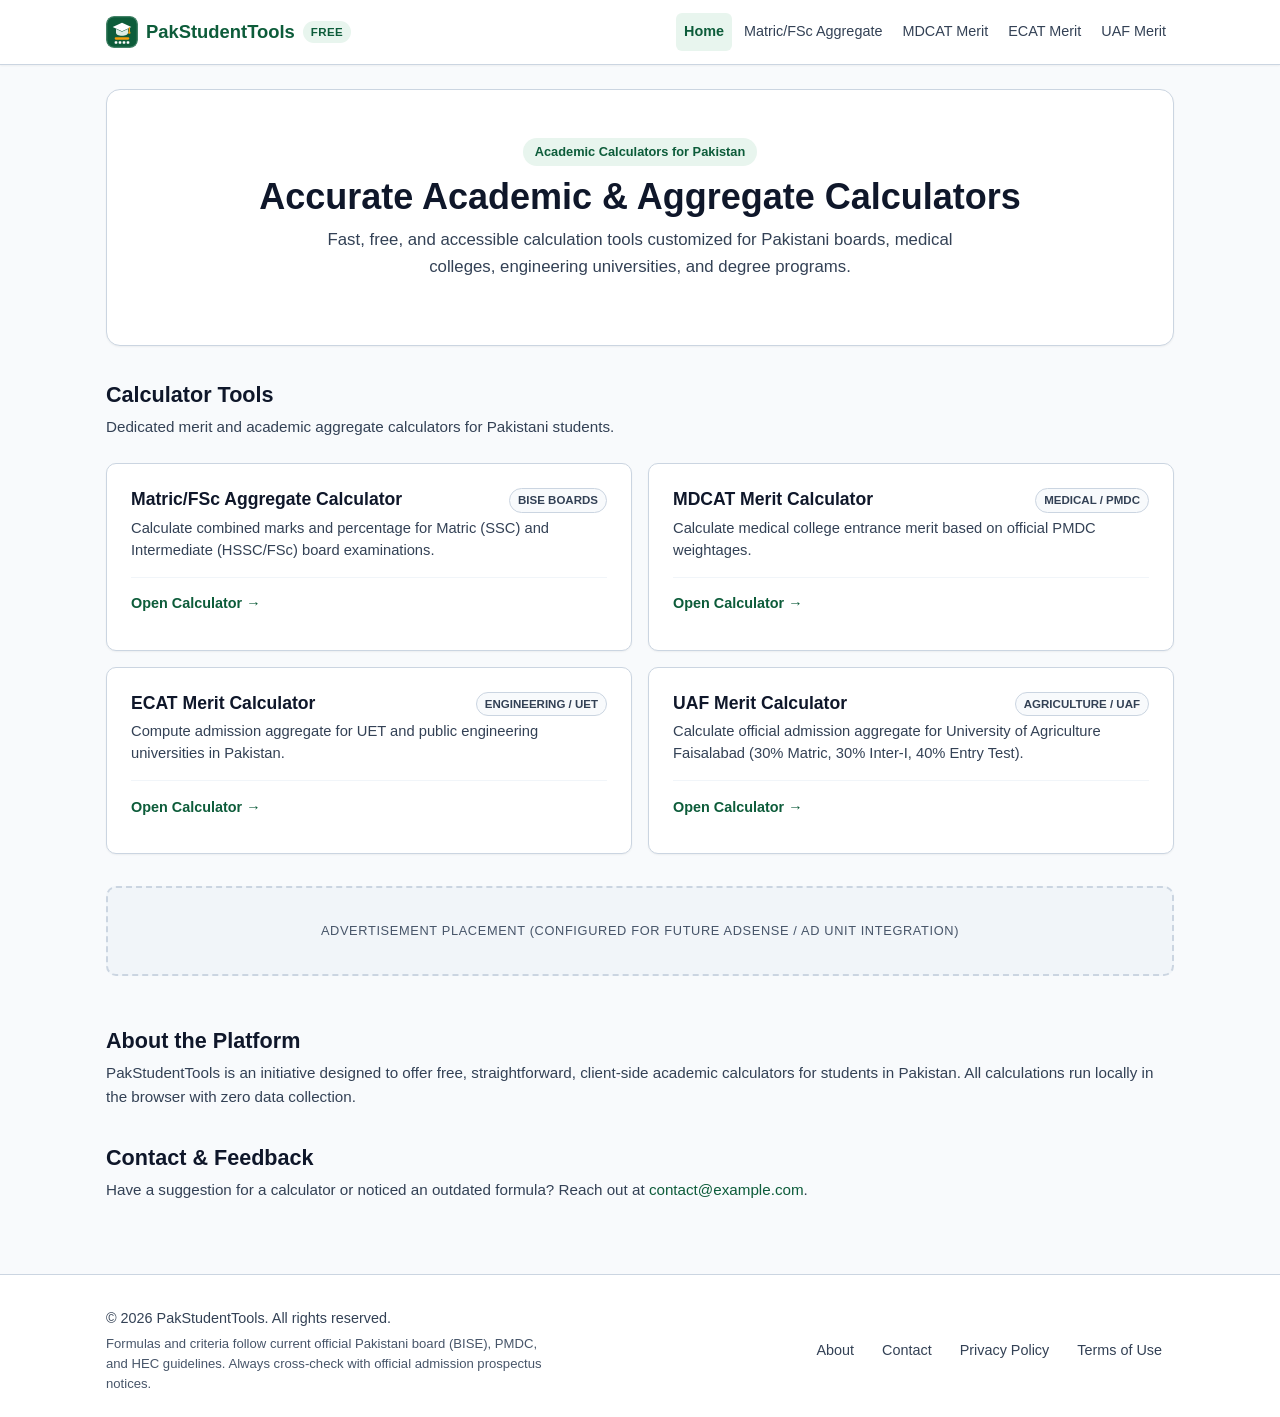
==== index.html @ 83c6e6c2 "Fix top navigation bar accessibility: use root-relative paths across all pages and prevent mobile na" ====
<!DOCTYPE html>
<html lang="en">
<head>
  <meta charset="UTF-8">
  <meta name="viewport" content="width=device-width, initial-scale=1.0">
  <meta name="description" content="Free academic aggregate and merit calculator tools for Pakistani students - Matric, FSc, MDCAT, ECAT, and UAF admissions.">
  <title>Pakistani Student Calculator Tools | Academic &amp; Merit Calculators</title>

  <!-- Google Analytics (GA4) -->
  <script async src="https://www.googletagmanager.com/gtag/js?id=G-99GKCS44FT"></script>
  <script>
    window.dataLayer = window.dataLayer || [];
    function gtag(){dataLayer.push(arguments);}
    gtag('js', new Date());

    gtag('config', 'G-99GKCS44FT');
  </script>

  <!-- Canonical URL -->
  <link rel="canonical" href="https://student-merit-calculators.vercel.app/">

  <!-- Open Graph / WhatsApp / Facebook Sharing -->
  <meta property="og:type" content="website">
  <meta property="og:site_name" content="PakStudentTools">
  <meta property="og:title" content="Pakistani Student Calculator Tools | Academic &amp; Merit Calculators">
  <meta property="og:description" content="Free academic aggregate and merit calculator tools for Pakistani students - Matric, FSc, MDCAT, ECAT, and UAF admissions.">
  <meta property="og:url" content="https://student-merit-calculators.vercel.app/">
  <meta property="og:image" content="https://student-merit-calculators.vercel.app/assets/images/og-cover.png">
  <meta property="og:image:width" content="1200">
  <meta property="og:image:height" content="630">

  <!-- Twitter Card -->
  <meta name="twitter:card" content="summary_large_image">
  <meta name="twitter:title" content="Pakistani Student Calculator Tools | Academic &amp; Merit Calculators">
  <meta name="twitter:description" content="Free academic aggregate and merit calculator tools for Pakistani students - Matric, FSc, MDCAT, ECAT, and UAF admissions.">
  <meta name="twitter:image" content="https://student-merit-calculators.vercel.app/assets/images/og-cover.png">

  <!-- Schema.org WebSite Structured Data -->
  <script type="application/ld+json">
  {
    "@context": "https://schema.org",
    "@type": "WebSite",
    "name": "PakStudentTools",
    "url": "https://student-merit-calculators.vercel.app/",
    "description": "Free academic aggregate and merit calculator tools for Pakistani students including Matric, FSc, MDCAT, ECAT, and UAF admissions."
  }
  </script>

  <!-- Favicon -->
  <link rel="icon" type="image/svg+xml" href="assets/images/favicon.svg">
  <link rel="alternate icon" type="image/png" href="assets/images/logo.png">

  <link rel="stylesheet" href="assets/css/style.css">
</head>
<body>
  <!-- Accessible Skip to Content Link -->
  <a href="#main-content" class="skip-link">Skip to main content</a>

  <!-- Site Header -->
  <header class="site-header">
    <div class="container">
      <a href="/" class="brand">
        <img src="assets/images/logo.svg" alt="PakStudentTools Logo" class="brand-logo" width="32" height="32">
        <span>PakStudentTools</span>
        <span class="brand-badge">Free</span>
      </a>
      <button class="nav-toggle" aria-label="Toggle navigation menu" aria-expanded="false" aria-controls="site-navigation">
        <span class="nav-toggle-icon" aria-hidden="true"></span>
        <span>Menu</span>
      </button>
      <nav id="site-navigation" class="site-nav" aria-label="Main Navigation">
        <a href="/" class="active">Home</a>
        <a href="/calculators/matric-fsc-aggregate/">Matric/FSc Aggregate</a>
        <a href="/calculators/mdcat-merit/">MDCAT Merit</a>
        <a href="/calculators/ecat-merit/">ECAT Merit</a>
        <a href="/calculators/uaf-merit/">UAF Merit</a>
      </nav>
    </div>
  </header>

  <!-- Main Content -->
  <main id="main-content" class="main-content">
    <div class="container">

      <!-- Hero Section -->
      <section class="hero">
        <span class="hero-tag">Academic Calculators for Pakistan</span>
        <h1 class="hero-title">Accurate Academic &amp; Aggregate Calculators</h1>
        <p class="hero-description">
          Fast, free, and accessible calculation tools customized for Pakistani boards, medical colleges, engineering universities, and degree programs.
        </p>
      </section>

      <!-- Calculators Section -->
      <section id="calculators">
        <div class="section-heading">
          <h2 class="section-title">Calculator Tools</h2>
          <p class="section-subtitle">Dedicated merit and academic aggregate calculators for Pakistani students.</p>
        </div>

        <div class="card-grid">
          <a href="/calculators/matric-fsc-aggregate/" class="calc-card">
            <div>
              <div class="calc-card-header">
                <h3 class="card-title">Matric/FSc Aggregate Calculator</h3>
                <span class="card-tag">BISE Boards</span>
              </div>
              <p class="card-text">
                Calculate combined marks and percentage for Matric (SSC) and Intermediate (HSSC/FSc) board examinations.
              </p>
            </div>
            <div class="card-footer">
              <span class="card-action">Open Calculator &rarr;</span>
            </div>
          </a>

          <a href="/calculators/mdcat-merit/" class="calc-card">
            <div>
              <div class="calc-card-header">
                <h3 class="card-title">MDCAT Merit Calculator</h3>
                <span class="card-tag">Medical / PMDC</span>
              </div>
              <p class="card-text">
                Calculate medical college entrance merit based on official PMDC weightages.
              </p>
            </div>
            <div class="card-footer">
              <span class="card-action">Open Calculator &rarr;</span>
            </div>
          </a>

          <a href="/calculators/ecat-merit/" class="calc-card">
            <div>
              <div class="calc-card-header">
                <h3 class="card-title">ECAT Merit Calculator</h3>
                <span class="card-tag">Engineering / UET</span>
              </div>
              <p class="card-text">
                Compute admission aggregate for UET and public engineering universities in Pakistan.
              </p>
            </div>
            <div class="card-footer">
              <span class="card-action">Open Calculator &rarr;</span>
            </div>
          </a>

          <a href="/calculators/uaf-merit/" class="calc-card">
            <div>
              <div class="calc-card-header">
                <h3 class="card-title">UAF Merit Calculator</h3>
                <span class="card-tag">Agriculture / UAF</span>
              </div>
              <p class="card-text">
                Calculate official admission aggregate for University of Agriculture Faisalabad (30% Matric, 30% Inter-I, 40% Entry Test).
              </p>
            </div>
            <div class="card-footer">
              <span class="card-action">Open Calculator &rarr;</span>
            </div>
          </a>
        </div>
      </section>

      <!-- Responsive Ad Unit Placeholder -->
      <aside class="ad-slot-placeholder" aria-label="Advertisement Placeholder">
        <span>Advertisement Placement (Configured for future AdSense / Ad Unit integration)</span>
      </aside>

      <!-- Placeholder About & Contact Anchors -->
      <section id="about" style="margin-top: var(--space-2xl); scroll-margin-top: 80px;">
        <div class="section-heading">
          <h2 class="section-title">About the Platform</h2>
          <p class="section-subtitle">
            PakStudentTools is an initiative designed to offer free, straightforward, client-side academic calculators for students in Pakistan. All calculations run locally in the browser with zero data collection.
          </p>
        </div>
      </section>

      <section id="contact" style="margin-top: var(--space-xl); scroll-margin-top: 80px;">
        <div class="section-heading">
          <h2 class="section-title">Contact &amp; Feedback</h2>
          <p class="section-subtitle">
            Have a suggestion for a calculator or noticed an outdated formula? Reach out at <a href="mailto:contact@example.com">contact@example.com</a>.
          </p>
        </div>
      </section>

    </div>
  </main>

  <!-- Site Footer -->
  <footer class="site-footer">
    <div class="container">
      <div class="footer-inner">
        <div>
          <p>&copy; <span id="current-year">2026</span> PakStudentTools. All rights reserved.</p>
          <p class="footer-disclaimer">
            Formulas and criteria follow current official Pakistani board (BISE), PMDC, and HEC guidelines. Always cross-check with official admission prospectus notices.
          </p>
        </div>
        <nav class="footer-nav" aria-label="Footer Navigation">
          <a href="/about.html">About</a>
          <a href="/contact.html">Contact</a>
          <a href="/privacy-policy.html">Privacy Policy</a>
          <a href="/terms.html">Terms of Use</a>
        </nav>
      </div>
    </div>
  </footer>

  <!-- Scripts -->
  <script src="assets/js/main.js" defer></script>
</body>
</html>
---- assets/css/style.css ----
/* ==========================================================================
   Pakistani Student Calculator Tools - Shared Stylesheet
   Mobile-first, clean, modern, accessible design (WCAG AA compliant)
   ========================================================================== */

/* --------------------------------------------------------------------------
   CSS Variables & Design Tokens
   -------------------------------------------------------------------------- */
:root {
  /* Color Palette - Professional educational tone with subtle Pakistan green */
  --color-primary: #0d5c3a;        /* Deep academic emerald (7.4:1 contrast on light) */
  --color-primary-hover: #09442b;
  --color-primary-light: #e8f5ee;
  --color-secondary: #0284c7;      /* Subtle info blue */
  --color-text-main: #0f172a;      /* Slate 900 (15:1 contrast on white) */
  --color-text-muted: #334155;     /* Slate 700 (7.5:1 contrast on white - WCAG AAA) */
  --color-text-subtle: #475569;    /* Slate 600 (5.4:1 contrast on white - WCAG AA) */
  --color-bg-body: #f8fafc;        /* Slate 50 */
  --color-bg-surface: #ffffff;     /* Pure white */
  --color-border: #cbd5e1;         /* Slate 300 */
  --color-border-hover: #94a3b8;   /* Slate 400 */
  --color-accent: #f59e0b;         /* Amber accent */
  --color-error: #b91c1c;          /* Red 700 (5.89:1 on white, 5.5:1 on error bg) */
  --color-error-bg: #fef2f2;       /* Red 50 */

  /* Typography */
  --font-sans: -apple-system, BlinkMacSystemFont, "Segoe UI", Roboto, "Helvetica Neue", Arial, sans-serif;
  --font-mono: ui-monospace, SFMono-Regular, Menlo, Monaco, Consolas, monospace;

  /* Spacing */
  --space-xs: 0.25rem;
  --space-sm: 0.5rem;
  --space-md: 1rem;
  --space-lg: 1.5rem;
  --space-xl: 2rem;
  --space-2xl: 3rem;

  /* Shadows */
  --shadow-sm: 0 1px 2px 0 rgba(0, 0, 0, 0.05);
  --shadow-md: 0 4px 6px -1px rgba(0, 0, 0, 0.08), 0 2px 4px -2px rgba(0, 0, 0, 0.06);
  --shadow-lg: 0 10px 15px -3px rgba(0, 0, 0, 0.08), 0 4px 6px -4px rgba(0, 0, 0, 0.04);

  /* Layout */
  --container-max-width: 1100px;
  --radius-sm: 6px;
  --radius-md: 10px;
  --radius-lg: 14px;
}

/* --------------------------------------------------------------------------
   Reset & Base Elements
   -------------------------------------------------------------------------- */
*, *::before, *::after {
  box-sizing: border-box;
  margin: 0;
  padding: 0;
}

html {
  font-size: 16px;
  scroll-behavior: smooth;
}

body {
  font-family: var(--font-sans);
  background-color: var(--color-bg-body);
  color: var(--color-text-main);
  line-height: 1.6;
  min-height: 100vh;
  display: flex;
  flex-direction: column;
  -webkit-text-size-adjust: 100%;
}

a {
  color: var(--color-primary);
  text-decoration: none;
  transition: color 0.2s ease;
}

a:hover {
  color: var(--color-primary-hover);
  text-decoration: underline;
}

img {
  max-width: 100%;
  height: auto;
  display: block;
}

/* Accessible focus visible styles */
:focus-visible {
  outline: 2px solid var(--color-primary);
  outline-offset: 2px;
}

/* Sticky anchor scroll offset */
[id] {
  scroll-margin-top: 80px;
}

/* Screen reader skip-to-content link */
.skip-link {
  position: absolute;
  top: -100px;
  left: var(--space-md);
  background: var(--color-primary);
  color: #ffffff;
  padding: 10px 16px;
  z-index: 100;
  border-radius: var(--radius-sm);
  font-weight: 600;
  text-decoration: none;
  transition: top 0.2s ease;
}

.skip-link:focus {
  top: 10px;
  outline: 2px solid #ffffff;
}

/* --------------------------------------------------------------------------
   Layout Containers
   -------------------------------------------------------------------------- */
.container {
  width: 100%;
  max-width: var(--container-max-width);
  margin-left: auto;
  margin-right: auto;
  padding-left: var(--space-md);
  padding-right: var(--space-md);
}

/* --------------------------------------------------------------------------
   Header & Navigation
   -------------------------------------------------------------------------- */
.site-header {
  background-color: var(--color-bg-surface);
  border-bottom: 1px solid var(--color-border);
  position: sticky;
  top: 0;
  z-index: 50;
  box-shadow: var(--shadow-sm);
}

.site-header .container {
  display: flex;
  align-items: center;
  justify-content: space-between;
  min-height: 58px;
  flex-wrap: wrap;
  padding-top: 6px;
  padding-bottom: 6px;
}

.brand {
  display: flex;
  align-items: center;
  gap: var(--space-sm);
  font-weight: 700;
  font-size: 1.15rem;
  color: var(--color-primary);
  text-decoration: none;
  min-height: 44px;
}

.brand-logo {
  width: 32px;
  height: 32px;
  border-radius: 8px;
  flex-shrink: 0;
  display: block;
}

.brand:hover {
  text-decoration: none;
}

.brand:focus-visible {
  outline: 2px solid var(--color-primary);
  outline-offset: 4px;
  border-radius: var(--radius-sm);
}

.brand-badge {
  font-size: 0.72rem;
  font-weight: 600;
  background-color: var(--color-primary-light);
  color: var(--color-primary);
  padding: 2px 8px;
  border-radius: 9999px;
  letter-spacing: 0.03em;
  text-transform: uppercase;
}

/* Mobile Nav Toggle Button */
.nav-toggle {
  display: inline-flex;
  align-items: center;
  justify-content: center;
  gap: 8px;
  min-width: 44px;
  min-height: 44px;
  padding: 8px 12px;
  background-color: var(--color-bg-surface);
  border: 1px solid var(--color-border);
  border-radius: var(--radius-sm);
  color: var(--color-text-main);
  font-size: 0.9rem;
  font-weight: 600;
  cursor: pointer;
  touch-action: manipulation;
  transition: background-color 0.15s ease, border-color 0.15s ease;
}

.nav-toggle:hover {
  background-color: var(--color-bg-body);
  border-color: var(--color-border-hover);
}

.nav-toggle:focus-visible {
  outline: 2px solid var(--color-primary);
  outline-offset: 2px;
}

.nav-toggle-icon {
  display: inline-block;
  width: 18px;
  height: 2px;
  background-color: var(--color-text-main);
  position: relative;
  vertical-align: middle;
}

.nav-toggle-icon::before,
.nav-toggle-icon::after {
  content: "";
  position: absolute;
  left: 0;
  width: 18px;
  height: 2px;
  background-color: var(--color-text-main);
  transition: transform 0.15s ease;
}

.nav-toggle-icon::before {
  top: -5px;
}

.nav-toggle-icon::after {
  bottom: -5px;
}

/* Mobile Navigation (< 820px) */
.site-nav {
  display: none;
  width: 100%;
  flex-direction: column;
  gap: 4px;
  padding-top: 10px;
  padding-bottom: 8px;
  border-top: 1px solid var(--color-border);
  margin-top: 6px;
}

.site-nav.nav-open {
  display: flex;
}

.site-nav a {
  display: flex;
  align-items: center;
  min-height: 44px;
  padding: 10px 14px;
  font-size: 0.95rem;
  font-weight: 500;
  color: var(--color-text-muted);
  border-radius: var(--radius-sm);
  text-decoration: none;
  cursor: pointer;
  transition: background-color 0.15s ease, color 0.15s ease;
}

.site-nav a:hover,
.site-nav a.active {
  color: var(--color-primary);
  background-color: var(--color-primary-light);
  font-weight: 600;
}

.site-nav a:focus-visible {
  outline: 2px solid var(--color-primary);
  outline-offset: 2px;
}

/* Desktop Navigation (>= 820px) */
@media (min-width: 820px) {
  .nav-toggle {
    display: none;
  }

  .site-header .container {
    flex-wrap: nowrap;
    height: 64px;
    min-height: 64px;
    padding-top: 0;
    padding-bottom: 0;
  }

  .site-nav {
    display: flex;
    width: auto;
    flex-direction: row;
    align-items: center;
    gap: var(--space-xs);
    padding: 0;
    border-top: none;
    margin-top: 0;
  }

  .site-nav a {
    min-height: 38px;
    padding: var(--space-xs) var(--space-sm);
    font-size: 0.9rem;
    white-space: nowrap;
  }
}

/* --------------------------------------------------------------------------
   Main Content Area
   -------------------------------------------------------------------------- */
.main-content {
  flex: 1 0 auto;
  padding: var(--space-lg) 0 var(--space-2xl);
}

/* Hero Section */
.hero {
  background-color: var(--color-bg-surface);
  border: 1px solid var(--color-border);
  border-radius: var(--radius-lg);
  padding: var(--space-lg) var(--space-md);
  margin-bottom: var(--space-xl);
  box-shadow: var(--shadow-sm);
  text-align: center;
}

.hero-tag {
  display: inline-block;
  font-size: 0.8rem;
  font-weight: 600;
  color: var(--color-primary);
  background-color: var(--color-primary-light);
  padding: 4px 12px;
  border-radius: 9999px;
  margin-bottom: var(--space-sm);
}

.hero-title {
  font-size: clamp(1.5rem, 5vw, 2.25rem);
  font-weight: 800;
  line-height: 1.25;
  color: var(--color-text-main);
  margin-bottom: var(--space-sm);
  word-break: break-word;
}

.hero-description {
  font-size: clamp(0.95rem, 2.5vw, 1.05rem);
  color: var(--color-text-muted);
  max-width: 680px;
  margin-left: auto;
  margin-right: auto;
  margin-bottom: var(--space-md);
  line-height: 1.6;
}

/* Notice / Development Card */
.status-banner {
  display: flex;
  align-items: flex-start;
  gap: var(--space-md);
  background-color: #fffbeb;
  border: 1px solid #fde68a;
  color: #92400e;
  padding: var(--space-md);
  border-radius: var(--radius-md);
  margin-bottom: var(--space-xl);
  font-size: 0.95rem;
}

.status-banner-icon {
  font-size: 1.25rem;
  line-height: 1;
}

/* Upcoming / Placeholder Calculator Grid */
.section-heading {
  margin-bottom: var(--space-lg);
}

.section-title {
  font-size: 1.35rem;
  font-weight: 700;
  color: var(--color-text-main);
}

.section-subtitle {
  color: var(--color-text-muted);
  font-size: 0.95rem;
  margin-top: 2px;
}

.card-grid {
  display: grid;
  grid-template-columns: 1fr;
  gap: var(--space-md);
}

.placeholder-card,
.calc-card {
  background-color: var(--color-bg-surface);
  border: 1px solid var(--color-border);
  border-radius: var(--radius-md);
  padding: var(--space-lg);
  box-shadow: var(--shadow-sm);
  display: flex;
  flex-direction: column;
  justify-content: space-between;
  transition: transform 0.15s ease, box-shadow 0.15s ease, border-color 0.15s ease;
  text-decoration: none;
  color: inherit;
  min-height: 160px;
}

.placeholder-card:hover,
.calc-card:hover {
  transform: translateY(-2px);
  box-shadow: var(--shadow-md);
  border-color: var(--color-primary);
  text-decoration: none;
}

.calc-card:focus-visible {
  outline: 2px solid var(--color-primary);
  outline-offset: 2px;
}

.placeholder-card-header,
.calc-card-header {
  display: flex;
  align-items: flex-start;
  justify-content: space-between;
  gap: 8px;
  margin-bottom: var(--space-xs);
}

.card-title {
  font-size: 1.1rem;
  font-weight: 700;
  color: var(--color-text-main);
  transition: color 0.15s ease;
  line-height: 1.3;
}

.calc-card:hover .card-title {
  color: var(--color-primary);
}

.card-tag {
  font-size: 0.72rem;
  font-weight: 600;
  text-transform: uppercase;
  color: var(--color-text-muted);
  background: var(--color-bg-body);
  border: 1px solid var(--color-border);
  padding: 2px 8px;
  border-radius: 9999px;
  white-space: nowrap;
  flex-shrink: 0;
}

.card-text {
  font-size: 0.92rem;
  color: var(--color-text-muted);
  margin-top: var(--space-xs);
  line-height: 1.5;
}

.card-footer {
  margin-top: var(--space-md);
  display: flex;
  align-items: center;
  justify-content: space-between;
  font-size: 0.85rem;
  color: var(--color-text-subtle);
  border-top: 1px solid #f1f5f9;
  padding-top: var(--space-xs);
}

.card-action {
  color: var(--color-primary);
  font-weight: 600;
  font-size: 0.9rem;
  display: inline-flex;
  align-items: center;
  gap: 4px;
  min-height: 44px;
}

.calc-card:hover .card-action {
  text-decoration: underline;
}

/* Ad Placement Placeholder (for monetization structure) */
.ad-slot-placeholder {
  background: #f1f5f9;
  border: 2px dashed #cbd5e1;
  border-radius: var(--radius-md);
  padding: var(--space-md);
  text-align: center;
  color: var(--color-text-subtle);
  font-size: 0.8rem;
  letter-spacing: 0.05em;
  text-transform: uppercase;
  margin-top: var(--space-xl);
  min-height: 90px;
  display: flex;
  align-items: center;
  justify-content: center;
}

/* --------------------------------------------------------------------------
   Footer
   -------------------------------------------------------------------------- */
.site-footer {
  background-color: var(--color-bg-surface);
  border-top: 1px solid var(--color-border);
  padding: var(--space-xl) 0 var(--space-lg);
  font-size: 0.9rem;
  color: var(--color-text-muted);
}

.footer-inner {
  display: flex;
  flex-direction: column;
  gap: var(--space-md);
  align-items: center;
  text-align: center;
}

.footer-nav {
  display: flex;
  gap: var(--space-xs);
  flex-wrap: wrap;
  justify-content: center;
}

.footer-nav a {
  color: var(--color-text-muted);
  min-height: 44px;
  display: inline-flex;
  align-items: center;
  padding: 6px 12px;
  border-radius: var(--radius-sm);
  text-decoration: none;
}

.footer-nav a:hover {
  color: var(--color-primary);
  text-decoration: underline;
}

.footer-disclaimer {
  font-size: 0.82rem;
  color: var(--color-text-subtle);
  max-width: 600px;
  margin-top: 4px;
  line-height: 1.5;
}

/* --------------------------------------------------------------------------
   Breadcrumb Navigation
   -------------------------------------------------------------------------- */
.breadcrumb {
  display: flex;
  align-items: center;
  gap: var(--space-xs);
  font-size: 0.88rem;
  color: var(--color-text-muted);
  margin-bottom: var(--space-md);
  flex-wrap: wrap;
}

.breadcrumb a {
  color: var(--color-text-muted);
  min-height: 38px;
  display: inline-flex;
  align-items: center;
  padding: 4px 6px;
  border-radius: var(--radius-sm);
}

.breadcrumb a:hover {
  color: var(--color-primary);
}

.breadcrumb-separator {
  color: var(--color-text-subtle);
  user-select: none;
}

/* --------------------------------------------------------------------------
   Calculator Form & Card Styles
   -------------------------------------------------------------------------- */
.calculator-card {
  background: var(--color-bg-surface);
  border: 1px solid var(--color-border);
  border-radius: var(--radius-lg);
  padding: var(--space-lg) var(--space-md);
  box-shadow: var(--shadow-sm);
  margin-bottom: var(--space-xl);
}

.calculator-header {
  margin-bottom: var(--space-lg);
  border-bottom: 1px solid var(--color-border);
  padding-bottom: var(--space-md);
}

.calculator-title {
  font-size: clamp(1.4rem, 4vw, 1.75rem);
  font-weight: 700;
  color: var(--color-text-main);
  line-height: 1.25;
  word-break: break-word;
}

.calculator-subtitle {
  font-size: 0.95rem;
  color: var(--color-text-muted);
  margin-top: 4px;
  line-height: 1.5;
}

.weights-badge-bar {
  display: flex;
  flex-wrap: wrap;
  align-items: center;
  gap: var(--space-xs);
  margin-top: var(--space-sm);
  font-size: 0.85rem;
  color: var(--color-text-muted);
}

.weight-badge {
  font-size: 0.78rem;
  font-weight: 600;
  padding: 4px 10px;
  border-radius: 9999px;
  background: var(--color-primary-light);
  color: var(--color-primary);
  border: 1px solid rgba(13, 92, 58, 0.2);
  white-space: nowrap;
}

.form-section {
  margin-bottom: var(--space-lg);
}

.form-section-title {
  font-size: 1.05rem;
  font-weight: 700;
  color: var(--color-text-main);
  margin-bottom: var(--space-sm);
  display: flex;
  align-items: center;
  gap: var(--space-xs);
}

.form-row {
  display: grid;
  grid-template-columns: 1fr;
  gap: var(--space-md);
}

.form-group {
  display: flex;
  flex-direction: column;
  gap: 6px;
}

.form-label {
  font-size: 0.9rem;
  font-weight: 600;
  color: var(--color-text-main);
  line-height: 1.35;
}

.form-input {
  width: 100%;
  min-height: 44px;
  padding: 10px 12px;
  font-size: 1rem; /* 16px base prevents iOS Safari auto-zoom */
  font-family: inherit;
  color: var(--color-text-main);
  background-color: var(--color-bg-surface);
  border: 1px solid var(--color-border);
  border-radius: var(--radius-sm);
  transition: border-color 0.15s ease, box-shadow 0.15s ease;
}

.form-input:focus {
  outline: none;
  border-color: var(--color-primary);
  box-shadow: 0 0 0 3px rgba(13, 92, 58, 0.2);
}

.form-input.is-invalid {
  border-color: var(--color-error);
  background-color: var(--color-error-bg);
}

.form-input.is-invalid:focus {
  box-shadow: 0 0 0 3px rgba(185, 28, 28, 0.2);
}

.error-text {
  font-size: 0.85rem;
  color: var(--color-error);
  display: none;
  margin-top: 2px;
  font-weight: 600;
  line-height: 1.4;
}

.error-text.is-visible {
  display: block;
}

.btn-group {
  display: flex;
  gap: var(--space-sm);
  margin-top: var(--space-lg);
  flex-wrap: wrap;
}

.btn {
  min-height: 44px;
  min-width: 44px;
  padding: 11px 24px;
  font-size: 1rem;
  font-weight: 600;
  border-radius: var(--radius-sm);
  cursor: pointer;
  transition: all 0.15s ease;
  border: 1px solid transparent;
  display: inline-flex;
  align-items: center;
  justify-content: center;
  text-decoration: none;
  touch-action: manipulation;
}

.btn-primary {
  background-color: var(--color-primary);
  color: #ffffff;
  border-color: var(--color-primary);
}

.btn-primary:hover {
  background-color: var(--color-primary-hover);
  color: #ffffff;
  text-decoration: none;
}

.btn-secondary {
  background-color: transparent;
  color: var(--color-text-main);
  border-color: var(--color-border);
}

.btn-secondary:hover {
  background-color: var(--color-bg-body);
  color: var(--color-primary);
  text-decoration: none;
  border-color: var(--color-primary);
}

/* --------------------------------------------------------------------------
   Result Section
   -------------------------------------------------------------------------- */
.result-box {
  margin-top: var(--space-xl);
  padding: var(--space-lg);
  background: var(--color-primary-light);
  border: 1px solid rgba(13, 92, 58, 0.25);
  border-radius: var(--radius-md);
  display: none;
  animation: fadeIn 0.2s ease-in-out;
}

.result-box.is-visible {
  display: block;
}

.result-header {
  font-size: 0.88rem;
  font-weight: 700;
  color: var(--color-primary);
  text-transform: uppercase;
  letter-spacing: 0.05em;
  margin-bottom: var(--space-xs);
}

.result-value {
  font-size: clamp(2rem, 7vw, 2.5rem);
  font-weight: 800;
  color: var(--color-primary);
  line-height: 1.15;
  margin-bottom: var(--space-md);
  word-break: break-word;
}

.breakdown-grid {
  display: grid;
  grid-template-columns: 1fr;
  gap: var(--space-sm);
  margin-top: var(--space-md);
  border-top: 1px dashed rgba(13, 92, 58, 0.25);
  padding-top: var(--space-md);
}

.breakdown-item {
  background: #ffffff;
  padding: var(--space-sm) var(--space-md);
  border-radius: var(--radius-sm);
  border: 1px solid rgba(13, 92, 58, 0.2);
}

.breakdown-item-title {
  font-size: 0.85rem;
  color: var(--color-text-main);
  font-weight: 600;
}

.breakdown-item-value {
  font-size: 1.2rem;
  font-weight: 700;
  color: var(--color-primary);
  margin-top: 2px;
}

.breakdown-item-sub {
  font-size: 0.82rem;
  color: var(--color-text-muted); /* WCAG AAA 7.5:1 compliant */
  margin-top: 2px;
  font-weight: 500;
}

@keyframes fadeIn {
  from { opacity: 0; transform: translateY(4px); }
  to { opacity: 1; transform: translateY(0); }
}

/* --------------------------------------------------------------------------
   Explainer / Content Section
   -------------------------------------------------------------------------- */
.explainer-card {
  background: var(--color-bg-surface);
  border: 1px solid var(--color-border);
  border-radius: var(--radius-lg);
  padding: var(--space-lg) var(--space-md);
  box-shadow: var(--shadow-sm);
  margin-top: var(--space-xl);
}

.explainer-card h2 {
  font-size: clamp(1.2rem, 3.5vw, 1.45rem);
  font-weight: 700;
  color: var(--color-text-main);
  margin-bottom: var(--space-sm);
  line-height: 1.3;
}

.explainer-card h3 {
  font-size: 1.08rem;
  font-weight: 600;
  color: var(--color-text-main);
  margin-top: var(--space-md);
  margin-bottom: var(--space-xs);
}

.explainer-card p {
  font-size: 0.95rem;
  color: var(--color-text-muted);
  margin-bottom: var(--space-md);
  line-height: 1.65;
}

.formula-display {
  background: var(--color-bg-body);
  border: 1px solid var(--color-border);
  border-left: 4px solid var(--color-primary);
  border-radius: var(--radius-sm);
  padding: 10px 12px;
  margin: var(--space-md) 0;
  font-family: var(--font-mono);
  font-size: clamp(0.8rem, 3.2vw, 0.9rem);
  color: var(--color-text-main);
  overflow-x: auto;
  white-space: nowrap;
  -webkit-overflow-scrolling: touch;
}

/* --------------------------------------------------------------------------
   Responsive Media Queries (Mobile-first expansion)
   -------------------------------------------------------------------------- */
/* Common small mobile devices (<= 480px, e.g. 360px, 390px, 414px) */
@media (max-width: 480px) {
  .btn-group {
    flex-direction: column;
    width: 100%;
  }

  .btn-group .btn {
    width: 100%;
  }

  .footer-inner {
    gap: var(--space-lg);
  }

  .footer-nav {
    flex-direction: column;
    width: 100%;
    gap: 2px;
  }

  .footer-nav a {
    justify-content: center;
    width: 100%;
    background-color: var(--color-bg-body);
  }
}

@media (min-width: 540px) {
  .form-row {
    grid-template-columns: 1fr 1fr;
  }
}

@media (min-width: 640px) {
  .hero {
    padding: var(--space-2xl) var(--space-xl);
  }

  .calculator-card,
  .explainer-card {
    padding: var(--space-2xl) var(--space-xl);
  }

  .breakdown-grid {
    grid-template-columns: repeat(3, 1fr);
  }

  .card-grid {
    grid-template-columns: repeat(2, 1fr);
  }

  .footer-inner {
    flex-direction: row;
    justify-content: space-between;
    text-align: left;
  }

  .footer-disclaimer {
    max-width: 450px;
  }
}

@media (min-width: 900px) {
  .card-grid {
    grid-template-columns: repeat(2, 1fr);
  }
}
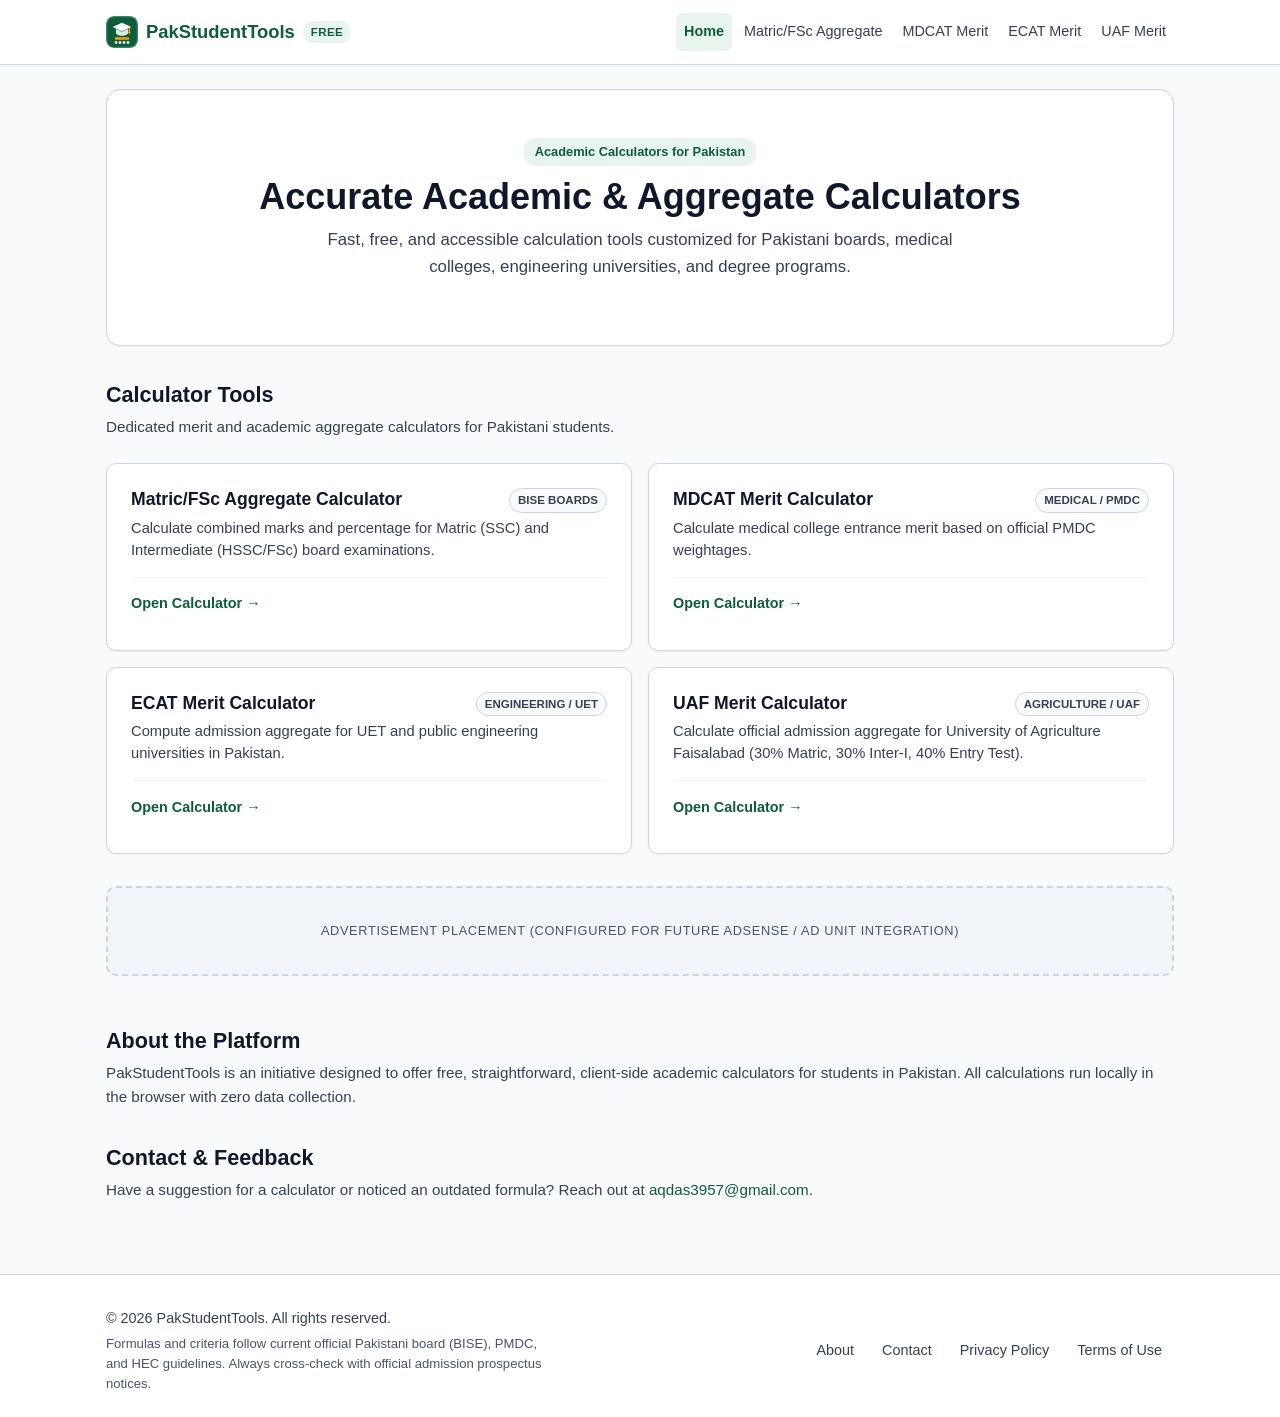
==== commit 499baf30: "Replace example email with aqdas3957@gmail.com on homepage" ====
--- a/index.html
+++ b/index.html
@@ -180,7 +180,7 @@
         <div class="section-heading">
           <h2 class="section-title">Contact &amp; Feedback</h2>
           <p class="section-subtitle">
-            Have a suggestion for a calculator or noticed an outdated formula? Reach out at <a href="mailto:contact@example.com">contact@example.com</a>.
+            Have a suggestion for a calculator or noticed an outdated formula? Reach out at <a href="mailto:aqdas3957@gmail.com">aqdas3957@gmail.com</a>.
           </p>
         </div>
       </section>
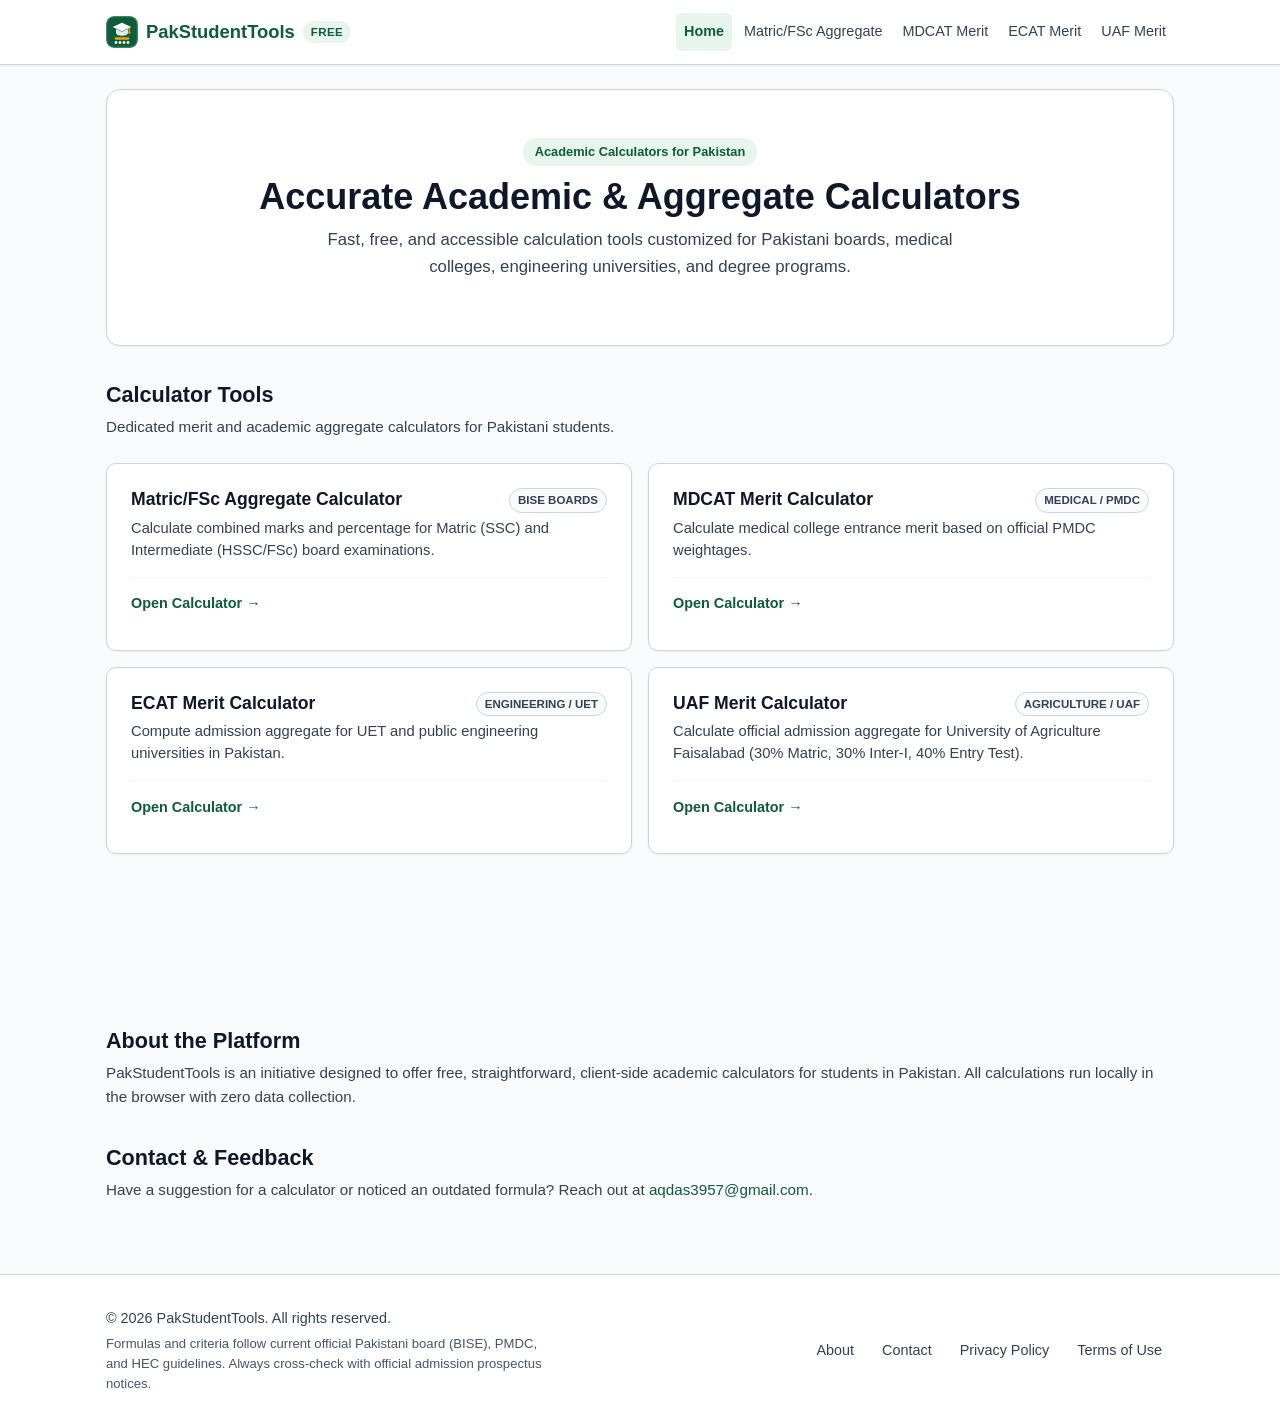
==== commit 964f64f5: "Make ad slot containers invisible with blank empty space reservation and update documentation" ====
--- a/index.html
+++ b/index.html
@@ -161,12 +161,10 @@
         </div>
       </section>
 
-      <!-- Responsive Ad Unit Placeholder -->
-      <aside class="ad-slot-placeholder" aria-label="Advertisement Placeholder">
-        <span>Advertisement Placement (Configured for future AdSense / Ad Unit integration)</span>
-      </aside>
-
-      <!-- Placeholder About & Contact Anchors -->
+      <!-- Responsive Ad Unit Container (Reserved for future AdSense / Ad Unit integration) -->
+      <aside class="ad-slot-placeholder" aria-hidden="true"></aside>
+
+      <!-- About & Contact Sections -->
       <section id="about" style="margin-top: var(--space-2xl); scroll-margin-top: 80px;">
         <div class="section-heading">
           <h2 class="section-title">About the Platform</h2>
--- a/assets/css/style.css
+++ b/assets/css/style.css
@@ -513,22 +513,15 @@
   text-decoration: underline;
 }
 
-/* Ad Placement Placeholder (for monetization structure) */
+/* Ad Placement Container (Reserved for future AdSense / Ad Unit integration) */
 .ad-slot-placeholder {
-  background: #f1f5f9;
-  border: 2px dashed #cbd5e1;
-  border-radius: var(--radius-md);
-  padding: var(--space-md);
-  text-align: center;
-  color: var(--color-text-subtle);
-  font-size: 0.8rem;
-  letter-spacing: 0.05em;
-  text-transform: uppercase;
   margin-top: var(--space-xl);
   min-height: 90px;
   display: flex;
   align-items: center;
   justify-content: center;
+  background: transparent;
+  border: none;
 }
 
 /* --------------------------------------------------------------------------
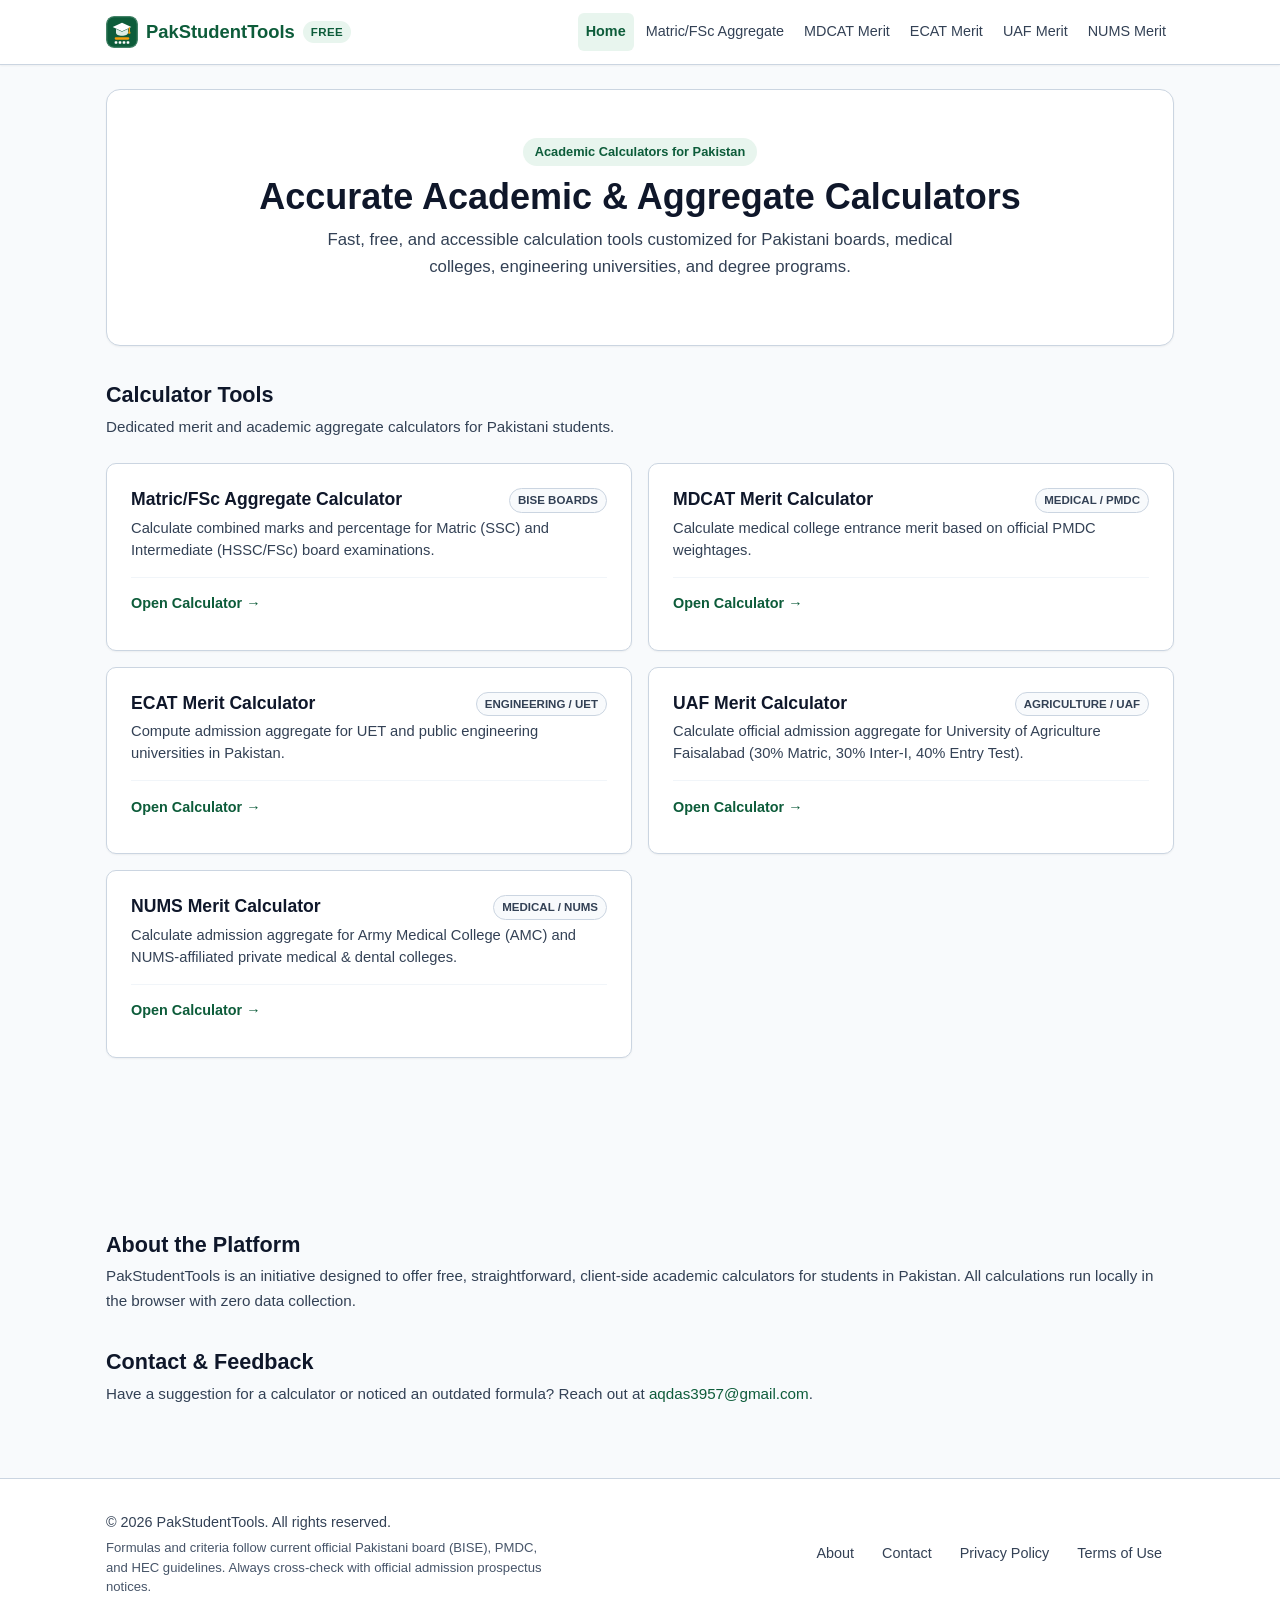
==== commit e501386d: "feat(nums-merit): add NUMS Merit Calculator page with configurable weights, validation, and explaine" ====
--- a/index.html
+++ b/index.html
@@ -74,6 +74,7 @@
         <a href="/calculators/mdcat-merit/">MDCAT Merit</a>
         <a href="/calculators/ecat-merit/">ECAT Merit</a>
         <a href="/calculators/uaf-merit/">UAF Merit</a>
+        <a href="/calculators/nums-merit/">NUMS Merit</a>
       </nav>
     </div>
   </header>
@@ -152,6 +153,21 @@
               </div>
               <p class="card-text">
                 Calculate official admission aggregate for University of Agriculture Faisalabad (30% Matric, 30% Inter-I, 40% Entry Test).
+              </p>
+            </div>
+            <div class="card-footer">
+              <span class="card-action">Open Calculator &rarr;</span>
+            </div>
+          </a>
+
+          <a href="/calculators/nums-merit/" class="calc-card">
+            <div>
+              <div class="calc-card-header">
+                <h3 class="card-title">NUMS Merit Calculator</h3>
+                <span class="card-tag">Medical / NUMS</span>
+              </div>
+              <p class="card-text">
+                Calculate admission aggregate for Army Medical College (AMC) and NUMS-affiliated private medical &amp; dental colleges.
               </p>
             </div>
             <div class="card-footer">
--- a/assets/css/style.css
+++ b/assets/css/style.css
@@ -140,7 +140,7 @@
   border-bottom: 1px solid var(--color-border);
   position: sticky;
   top: 0;
-  z-index: 50;
+  z-index: 1000;
   box-shadow: var(--shadow-sm);
 }
 
@@ -252,46 +252,96 @@
   bottom: -5px;
 }
 
-/* Mobile Navigation (< 820px) */
-.site-nav {
-  display: none;
-  width: 100%;
-  flex-direction: column;
-  gap: 4px;
-  padding-top: 10px;
-  padding-bottom: 8px;
-  border-top: 1px solid var(--color-border);
-  margin-top: 6px;
-}
-
-.site-nav.nav-open {
-  display: flex;
-}
-
-.site-nav a {
-  display: flex;
-  align-items: center;
-  min-height: 44px;
-  padding: 10px 14px;
-  font-size: 0.95rem;
-  font-weight: 500;
-  color: var(--color-text-muted);
-  border-radius: var(--radius-sm);
-  text-decoration: none;
-  cursor: pointer;
-  transition: background-color 0.15s ease, color 0.15s ease;
-}
-
-.site-nav a:hover,
-.site-nav a.active {
-  color: var(--color-primary);
-  background-color: var(--color-primary-light);
-  font-weight: 600;
-}
-
-.site-nav a:focus-visible {
-  outline: 2px solid var(--color-primary);
-  outline-offset: 2px;
+/* Body Scroll Lock for Mobile Navigation Overlay */
+html.nav-locked,
+body.nav-locked {
+  overflow: hidden !important;
+  height: 100% !important;
+  touch-action: none;
+}
+
+/* Mobile Navigation (< 820px): Full-Screen Overlay */
+@media (max-width: 819.98px) {
+  .site-nav {
+    display: none;
+    position: fixed;
+    top: 58px;
+    left: 0;
+    right: 0;
+    bottom: 0;
+    width: 100vw;
+    height: calc(100vh - 58px);
+    height: calc(100dvh - 58px);
+    background-color: var(--color-bg-surface);
+    flex-direction: column;
+    gap: 10px;
+    padding: 1.5rem 1.25rem 2.5rem;
+    border-top: 1px solid var(--color-border);
+    margin-top: 0;
+    z-index: 999;
+    overflow-y: auto;
+    -webkit-overflow-scrolling: touch;
+    touch-action: pan-y;
+    overscroll-behavior: contain;
+  }
+
+  .site-nav.nav-open {
+    display: flex;
+  }
+
+  .site-nav a {
+    display: flex;
+    align-items: center;
+    justify-content: flex-start;
+    min-height: 52px;
+    padding: 14px 18px;
+    font-size: 1.05rem;
+    font-weight: 500;
+    color: var(--color-text-main);
+    background-color: var(--color-bg-body);
+    border: 1px solid var(--color-border);
+    border-radius: var(--radius-md);
+    text-decoration: none;
+    cursor: pointer;
+    transition: background-color 0.15s ease, color 0.15s ease, border-color 0.15s ease;
+  }
+
+  .site-nav a:hover,
+  .site-nav a:active {
+    color: var(--color-primary);
+    background-color: var(--color-primary-light);
+    border-color: var(--color-primary);
+    font-weight: 600;
+  }
+
+  .site-nav a.active {
+    color: var(--color-primary);
+    background-color: var(--color-primary-light);
+    border-color: var(--color-primary);
+    border-left: 4px solid var(--color-primary);
+    font-weight: 600;
+  }
+
+  .site-nav a:focus-visible {
+    outline: 2px solid var(--color-primary);
+    outline-offset: 2px;
+  }
+
+  /* Hamburger to X icon transformation */
+  .nav-toggle[aria-expanded="true"] .nav-toggle-icon {
+    background-color: transparent;
+  }
+
+  .nav-toggle[aria-expanded="true"] .nav-toggle-icon::before {
+    top: 0;
+    transform: rotate(45deg);
+  }
+
+  .nav-toggle[aria-expanded="true"] .nav-toggle-icon::after {
+    top: 0;
+    bottom: auto;
+    transform: rotate(-45deg);
+  }
 }
 
 /* Desktop Navigation (>= 820px) */
@@ -301,29 +351,69 @@
   }
 
   .site-header .container {
-    flex-wrap: nowrap;
-    height: 64px;
+    flex-wrap: wrap;
     min-height: 64px;
-    padding-top: 0;
-    padding-bottom: 0;
+    padding-top: 4px;
+    padding-bottom: 4px;
   }
 
   .site-nav {
     display: flex;
+    position: static;
     width: auto;
+    height: auto;
+    background-color: transparent;
     flex-direction: row;
+    flex-wrap: wrap;
     align-items: center;
-    gap: var(--space-xs);
+    gap: 4px;
     padding: 0;
     border-top: none;
     margin-top: 0;
+    overflow-y: visible;
+    box-shadow: none;
+    z-index: auto;
   }
 
   .site-nav a {
-    min-height: 38px;
-    padding: var(--space-xs) var(--space-sm);
-    font-size: 0.9rem;
+    display: flex;
+    align-items: center;
+    min-height: 36px;
+    padding: 6px 8px;
+    font-size: 0.84rem;
+    font-weight: 500;
+    color: var(--color-text-muted);
+    background-color: transparent;
+    border: none;
+    border-radius: var(--radius-sm);
+    text-decoration: none;
     white-space: nowrap;
+    cursor: pointer;
+    transition: background-color 0.15s ease, color 0.15s ease;
+  }
+
+  @media (min-width: 990px) {
+    .site-nav {
+      gap: var(--space-xs);
+    }
+    .site-nav a {
+      min-height: 38px;
+      padding: var(--space-xs) var(--space-sm);
+      font-size: 0.9rem;
+    }
+  }
+
+  .site-nav a:hover,
+  .site-nav a.active {
+    color: var(--color-primary);
+    background-color: var(--color-primary-light);
+    border: none;
+    font-weight: 600;
+  }
+
+  .site-nav a:focus-visible {
+    outline: 2px solid var(--color-primary);
+    outline-offset: 2px;
   }
 }
 
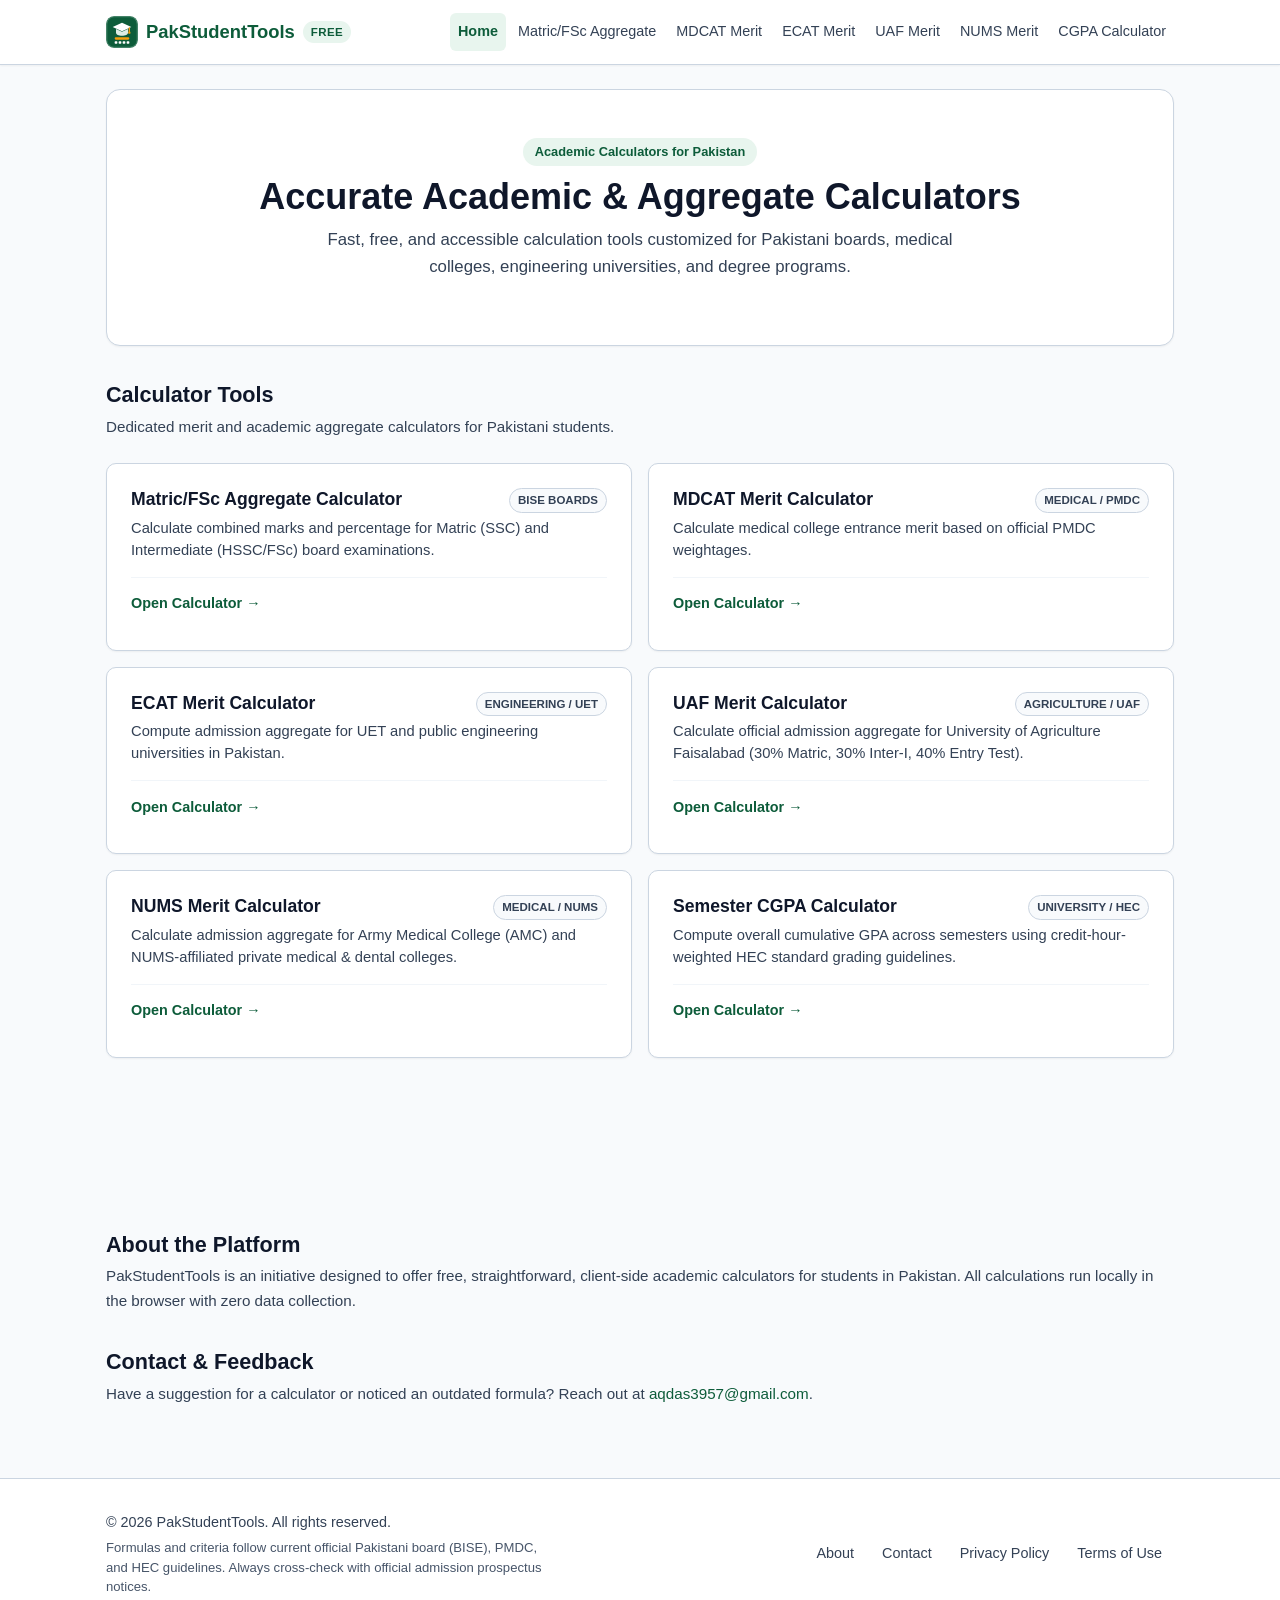
==== commit b00b062b: "Build Semester CGPA Calculator with dynamic semester rows and HEC formula" ====
--- a/index.html
+++ b/index.html
@@ -59,7 +59,7 @@
   <!-- Site Header -->
   <header class="site-header">
     <div class="container">
-      <a href="/" class="brand">
+      <a href="index.html" class="brand">
         <img src="assets/images/logo.svg" alt="PakStudentTools Logo" class="brand-logo" width="32" height="32">
         <span>PakStudentTools</span>
         <span class="brand-badge">Free</span>
@@ -69,12 +69,13 @@
         <span>Menu</span>
       </button>
       <nav id="site-navigation" class="site-nav" aria-label="Main Navigation">
-        <a href="/" class="active">Home</a>
-        <a href="/calculators/matric-fsc-aggregate/">Matric/FSc Aggregate</a>
-        <a href="/calculators/mdcat-merit/">MDCAT Merit</a>
-        <a href="/calculators/ecat-merit/">ECAT Merit</a>
-        <a href="/calculators/uaf-merit/">UAF Merit</a>
-        <a href="/calculators/nums-merit/">NUMS Merit</a>
+        <a href="index.html" class="active">Home</a>
+        <a href="calculators/matric-fsc-aggregate/index.html">Matric/FSc Aggregate</a>
+        <a href="calculators/mdcat-merit/index.html">MDCAT Merit</a>
+        <a href="calculators/ecat-merit/index.html">ECAT Merit</a>
+        <a href="calculators/uaf-merit/index.html">UAF Merit</a>
+        <a href="calculators/nums-merit/index.html">NUMS Merit</a>
+        <a href="calculators/cgpa-calculator/index.html">CGPA Calculator</a>
       </nav>
     </div>
   </header>
@@ -100,7 +101,7 @@
         </div>
 
         <div class="card-grid">
-          <a href="/calculators/matric-fsc-aggregate/" class="calc-card">
+          <a href="calculators/matric-fsc-aggregate/index.html" class="calc-card">
             <div>
               <div class="calc-card-header">
                 <h3 class="card-title">Matric/FSc Aggregate Calculator</h3>
@@ -115,7 +116,7 @@
             </div>
           </a>
 
-          <a href="/calculators/mdcat-merit/" class="calc-card">
+          <a href="calculators/mdcat-merit/index.html" class="calc-card">
             <div>
               <div class="calc-card-header">
                 <h3 class="card-title">MDCAT Merit Calculator</h3>
@@ -130,7 +131,7 @@
             </div>
           </a>
 
-          <a href="/calculators/ecat-merit/" class="calc-card">
+          <a href="calculators/ecat-merit/index.html" class="calc-card">
             <div>
               <div class="calc-card-header">
                 <h3 class="card-title">ECAT Merit Calculator</h3>
@@ -145,7 +146,7 @@
             </div>
           </a>
 
-          <a href="/calculators/uaf-merit/" class="calc-card">
+          <a href="calculators/uaf-merit/index.html" class="calc-card">
             <div>
               <div class="calc-card-header">
                 <h3 class="card-title">UAF Merit Calculator</h3>
@@ -160,7 +161,7 @@
             </div>
           </a>
 
-          <a href="/calculators/nums-merit/" class="calc-card">
+          <a href="calculators/nums-merit/index.html" class="calc-card">
             <div>
               <div class="calc-card-header">
                 <h3 class="card-title">NUMS Merit Calculator</h3>
@@ -168,6 +169,21 @@
               </div>
               <p class="card-text">
                 Calculate admission aggregate for Army Medical College (AMC) and NUMS-affiliated private medical &amp; dental colleges.
+              </p>
+            </div>
+            <div class="card-footer">
+              <span class="card-action">Open Calculator &rarr;</span>
+            </div>
+          </a>
+
+          <a href="calculators/cgpa-calculator/index.html" class="calc-card">
+            <div>
+              <div class="calc-card-header">
+                <h3 class="card-title">Semester CGPA Calculator</h3>
+                <span class="card-tag">University / HEC</span>
+              </div>
+              <p class="card-text">
+                Compute overall cumulative GPA across semesters using credit-hour-weighted HEC standard grading guidelines.
               </p>
             </div>
             <div class="card-footer">
@@ -213,10 +229,10 @@
           </p>
         </div>
         <nav class="footer-nav" aria-label="Footer Navigation">
-          <a href="/about.html">About</a>
-          <a href="/contact.html">Contact</a>
-          <a href="/privacy-policy.html">Privacy Policy</a>
-          <a href="/terms.html">Terms of Use</a>
+          <a href="about.html">About</a>
+          <a href="contact.html">Contact</a>
+          <a href="privacy-policy.html">Privacy Policy</a>
+          <a href="terms.html">Terms of Use</a>
         </nav>
       </div>
     </div>
--- a/assets/css/style.css
+++ b/assets/css/style.css
@@ -872,6 +872,100 @@
 }
 
 /* --------------------------------------------------------------------------
+   Dynamic Semester Cards (CGPA Calculator)
+   -------------------------------------------------------------------------- */
+.semester-card {
+  background: var(--color-bg-body);
+  border: 1px solid var(--color-border);
+  border-radius: var(--radius-md);
+  padding: var(--space-md);
+  margin-bottom: var(--space-md);
+  transition: border-color 0.15s ease, box-shadow 0.15s ease;
+}
+
+.semester-card:focus-within {
+  border-color: var(--color-primary);
+}
+
+.semester-card-header {
+  display: flex;
+  align-items: center;
+  justify-content: space-between;
+  margin-bottom: var(--space-sm);
+  padding-bottom: var(--space-xs);
+  border-bottom: 1px solid rgba(203, 213, 225, 0.5);
+}
+
+.semester-card-title {
+  font-size: 0.95rem;
+  font-weight: 700;
+  color: var(--color-text-main);
+  display: flex;
+  align-items: center;
+  gap: 6px;
+}
+
+.btn-remove {
+  background: transparent;
+  color: var(--color-error);
+  border: 1px solid var(--color-error);
+  border-radius: var(--radius-sm);
+  padding: 6px 12px;
+  font-size: 0.85rem;
+  font-weight: 600;
+  cursor: pointer;
+  min-height: 44px;
+  min-width: 44px;
+  display: inline-flex;
+  align-items: center;
+  justify-content: center;
+  gap: 4px;
+  transition: all 0.15s ease;
+}
+
+.btn-remove:hover:not(:disabled) {
+  background: var(--color-error-bg);
+  border-color: var(--color-error);
+}
+
+.btn-remove:disabled {
+  opacity: 0.4;
+  cursor: not-allowed;
+  border-color: var(--color-border);
+  color: var(--color-text-muted);
+}
+
+.btn-add-semester {
+  display: inline-flex;
+  align-items: center;
+  gap: 8px;
+  min-height: 44px;
+  padding: 12px 20px;
+  font-size: 0.95rem;
+  font-weight: 600;
+  color: var(--color-primary);
+  background-color: var(--color-primary-light);
+  border: 1px dashed var(--color-primary);
+  border-radius: var(--radius-sm);
+  cursor: pointer;
+  transition: all 0.15s ease;
+  width: 100%;
+  justify-content: center;
+  margin-bottom: var(--space-md);
+  touch-action: manipulation;
+}
+
+.btn-add-semester:hover {
+  background-color: rgba(13, 92, 58, 0.16);
+  border-style: solid;
+}
+
+.btn-add-semester:focus-visible {
+  outline: 2px solid var(--color-primary);
+  outline-offset: 2px;
+}
+
+/* --------------------------------------------------------------------------
    Result Section
    -------------------------------------------------------------------------- */
 .result-box {
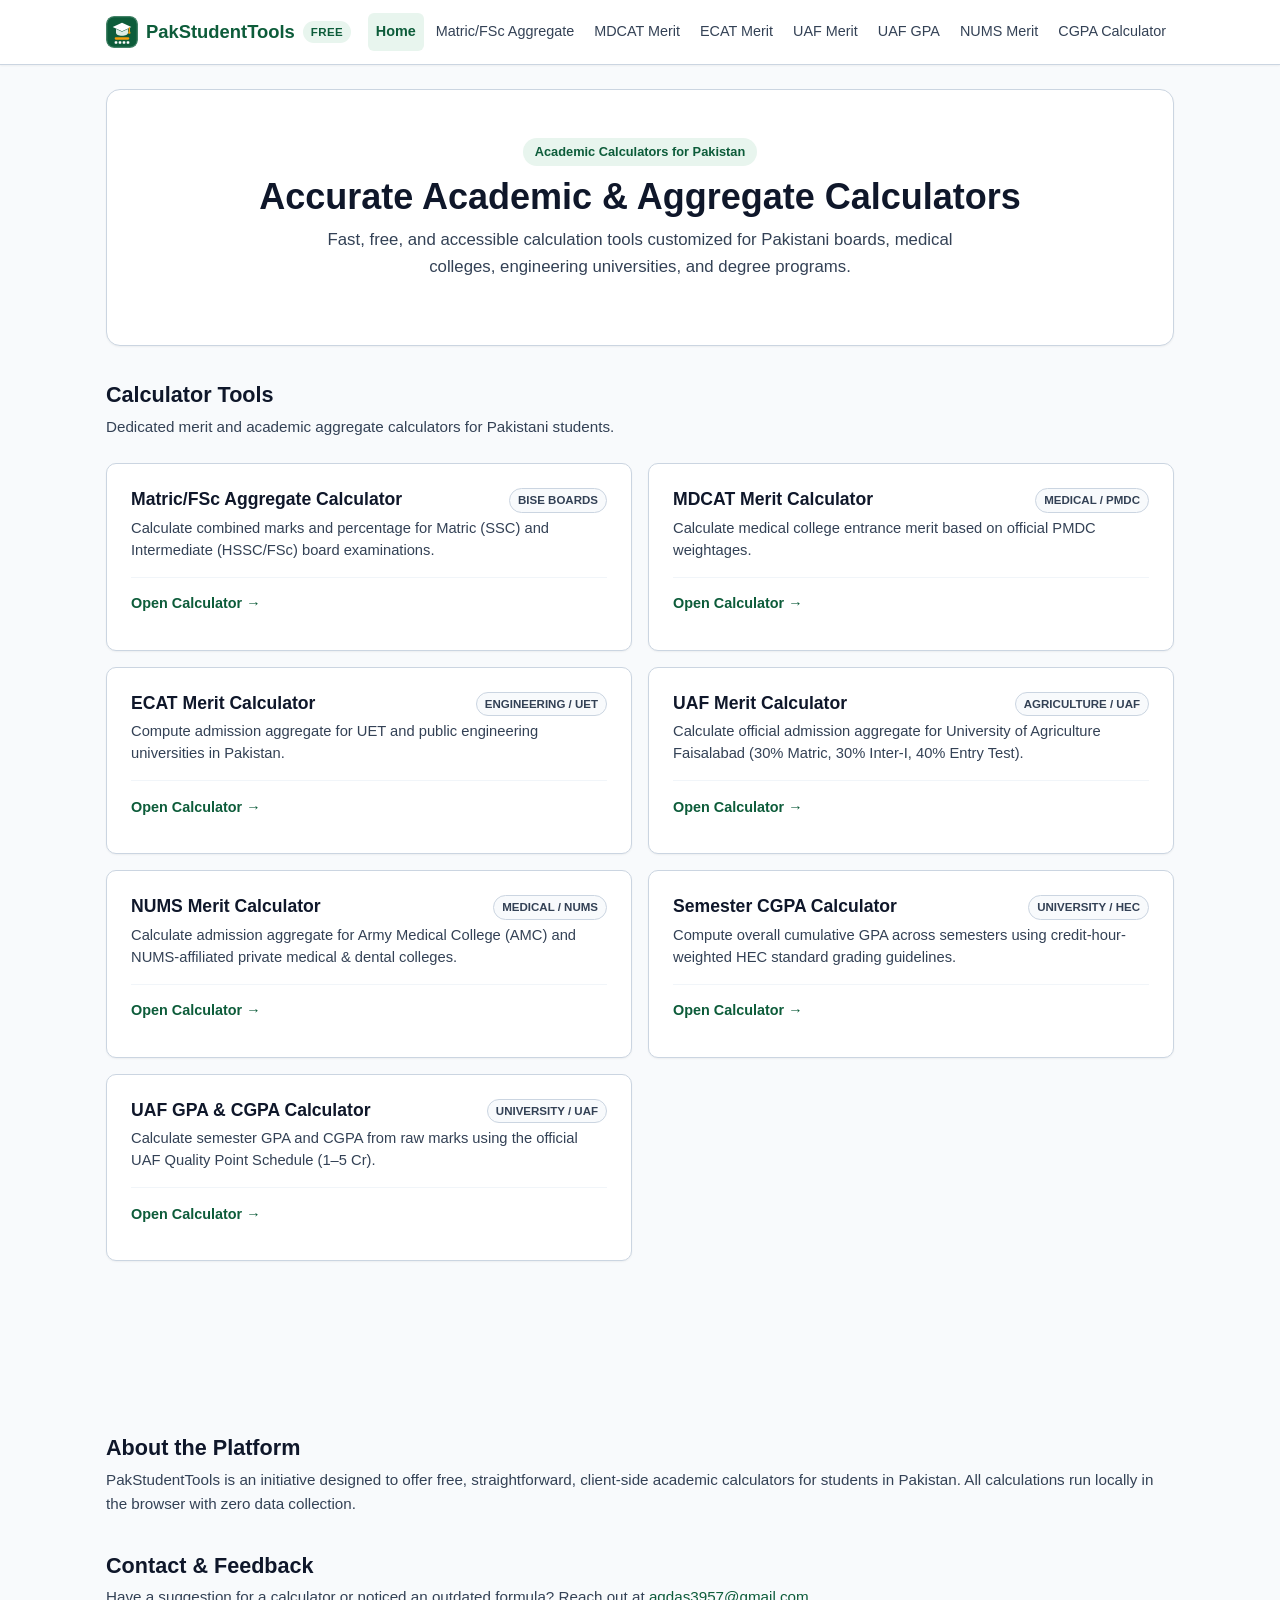
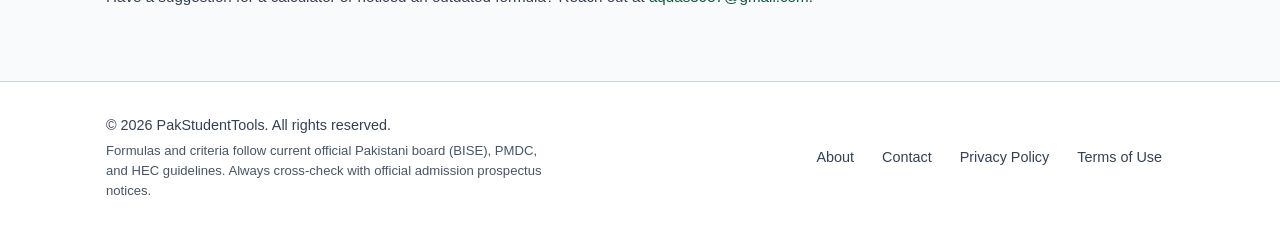
==== commit dd5c7697: "Build UAF GPA & CGPA Calculator from raw marks with official Quality Points lookup" ====
--- a/index.html
+++ b/index.html
@@ -59,7 +59,7 @@
   <!-- Site Header -->
   <header class="site-header">
     <div class="container">
-      <a href="index.html" class="brand">
+      <a href="/" class="brand">
         <img src="assets/images/logo.svg" alt="PakStudentTools Logo" class="brand-logo" width="32" height="32">
         <span>PakStudentTools</span>
         <span class="brand-badge">Free</span>
@@ -69,13 +69,14 @@
         <span>Menu</span>
       </button>
       <nav id="site-navigation" class="site-nav" aria-label="Main Navigation">
-        <a href="index.html" class="active">Home</a>
-        <a href="calculators/matric-fsc-aggregate/index.html">Matric/FSc Aggregate</a>
-        <a href="calculators/mdcat-merit/index.html">MDCAT Merit</a>
-        <a href="calculators/ecat-merit/index.html">ECAT Merit</a>
-        <a href="calculators/uaf-merit/index.html">UAF Merit</a>
-        <a href="calculators/nums-merit/index.html">NUMS Merit</a>
-        <a href="calculators/cgpa-calculator/index.html">CGPA Calculator</a>
+        <a href="/" class="active">Home</a>
+        <a href="/calculators/matric-fsc-aggregate/">Matric/FSc Aggregate</a>
+        <a href="/calculators/mdcat-merit/">MDCAT Merit</a>
+        <a href="/calculators/ecat-merit/">ECAT Merit</a>
+        <a href="/calculators/uaf-merit/">UAF Merit</a>
+        <a href="/calculators/uaf-gpa-calculator/">UAF GPA</a>
+        <a href="/calculators/nums-merit/">NUMS Merit</a>
+        <a href="/calculators/cgpa-calculator/">CGPA Calculator</a>
       </nav>
     </div>
   </header>
@@ -101,7 +102,7 @@
         </div>
 
         <div class="card-grid">
-          <a href="calculators/matric-fsc-aggregate/index.html" class="calc-card">
+          <a href="/calculators/matric-fsc-aggregate/" class="calc-card">
             <div>
               <div class="calc-card-header">
                 <h3 class="card-title">Matric/FSc Aggregate Calculator</h3>
@@ -116,7 +117,7 @@
             </div>
           </a>
 
-          <a href="calculators/mdcat-merit/index.html" class="calc-card">
+          <a href="/calculators/mdcat-merit/" class="calc-card">
             <div>
               <div class="calc-card-header">
                 <h3 class="card-title">MDCAT Merit Calculator</h3>
@@ -131,7 +132,7 @@
             </div>
           </a>
 
-          <a href="calculators/ecat-merit/index.html" class="calc-card">
+          <a href="/calculators/ecat-merit/" class="calc-card">
             <div>
               <div class="calc-card-header">
                 <h3 class="card-title">ECAT Merit Calculator</h3>
@@ -146,7 +147,7 @@
             </div>
           </a>
 
-          <a href="calculators/uaf-merit/index.html" class="calc-card">
+          <a href="/calculators/uaf-merit/" class="calc-card">
             <div>
               <div class="calc-card-header">
                 <h3 class="card-title">UAF Merit Calculator</h3>
@@ -161,7 +162,7 @@
             </div>
           </a>
 
-          <a href="calculators/nums-merit/index.html" class="calc-card">
+          <a href="/calculators/nums-merit/" class="calc-card">
             <div>
               <div class="calc-card-header">
                 <h3 class="card-title">NUMS Merit Calculator</h3>
@@ -176,7 +177,7 @@
             </div>
           </a>
 
-          <a href="calculators/cgpa-calculator/index.html" class="calc-card">
+          <a href="/calculators/cgpa-calculator/" class="calc-card">
             <div>
               <div class="calc-card-header">
                 <h3 class="card-title">Semester CGPA Calculator</h3>
@@ -184,6 +185,21 @@
               </div>
               <p class="card-text">
                 Compute overall cumulative GPA across semesters using credit-hour-weighted HEC standard grading guidelines.
+              </p>
+            </div>
+            <div class="card-footer">
+              <span class="card-action">Open Calculator &rarr;</span>
+            </div>
+          </a>
+
+          <a href="/calculators/uaf-gpa-calculator/" class="calc-card">
+            <div>
+              <div class="calc-card-header">
+                <h3 class="card-title">UAF GPA &amp; CGPA Calculator</h3>
+                <span class="card-tag">University / UAF</span>
+              </div>
+              <p class="card-text">
+                Calculate semester GPA and CGPA from raw marks using the official UAF Quality Point Schedule (1–5 Cr).
               </p>
             </div>
             <div class="card-footer">
@@ -229,10 +245,10 @@
           </p>
         </div>
         <nav class="footer-nav" aria-label="Footer Navigation">
-          <a href="about.html">About</a>
-          <a href="contact.html">Contact</a>
-          <a href="privacy-policy.html">Privacy Policy</a>
-          <a href="terms.html">Terms of Use</a>
+          <a href="/about.html">About</a>
+          <a href="/contact.html">Contact</a>
+          <a href="/privacy-policy.html">Privacy Policy</a>
+          <a href="/terms.html">Terms of Use</a>
         </nav>
       </div>
     </div>
--- a/assets/css/style.css
+++ b/assets/css/style.css
@@ -966,6 +966,106 @@
 }
 
 /* --------------------------------------------------------------------------
+   Dynamic Course Cards (UAF GPA Calculator)
+   -------------------------------------------------------------------------- */
+.course-card {
+  background: var(--color-bg-body);
+  border: 1px solid var(--color-border);
+  border-radius: var(--radius-md);
+  padding: var(--space-md);
+  margin-bottom: var(--space-md);
+  transition: border-color 0.15s ease, box-shadow 0.15s ease;
+}
+
+.course-card:focus-within {
+  border-color: var(--color-primary);
+}
+
+.course-card-header {
+  display: flex;
+  align-items: center;
+  justify-content: space-between;
+  margin-bottom: var(--space-sm);
+  padding-bottom: var(--space-xs);
+  border-bottom: 1px solid rgba(203, 213, 225, 0.5);
+}
+
+.course-card-title {
+  font-size: 0.95rem;
+  font-weight: 700;
+  color: var(--color-text-main);
+  display: flex;
+  align-items: center;
+  gap: 6px;
+}
+
+.form-row-course {
+  display: grid;
+  grid-template-columns: 1fr;
+  gap: var(--space-md);
+}
+
+@media (min-width: 640px) {
+  .form-row-course {
+    grid-template-columns: 2fr 1.2fr 1.2fr;
+  }
+}
+
+.btn-add-course {
+  display: inline-flex;
+  align-items: center;
+  gap: 8px;
+  min-height: 44px;
+  padding: 12px 20px;
+  font-size: 0.95rem;
+  font-weight: 600;
+  color: var(--color-primary);
+  background-color: var(--color-primary-light);
+  border: 1px dashed var(--color-primary);
+  border-radius: var(--radius-sm);
+  cursor: pointer;
+  transition: all 0.15s ease;
+  width: 100%;
+  justify-content: center;
+  margin-bottom: var(--space-md);
+  touch-action: manipulation;
+}
+
+.btn-add-course:hover {
+  background-color: rgba(13, 92, 58, 0.16);
+  border-style: solid;
+}
+
+.btn-add-course:focus-visible {
+  outline: 2px solid var(--color-primary);
+  outline-offset: 2px;
+}
+
+.notice-banner {
+  background-color: #eff6ff;
+  border: 1px solid #bfdbfe;
+  border-radius: var(--radius-md);
+  padding: var(--space-sm) var(--space-md);
+  margin-bottom: var(--space-md);
+  font-size: 0.9rem;
+  color: #1e40af;
+  display: flex;
+  align-items: center;
+  gap: var(--space-sm);
+  line-height: 1.5;
+}
+
+.notice-banner a {
+  color: #1d4ed8;
+  font-weight: 600;
+  text-decoration: underline;
+}
+
+.notice-banner a:hover {
+  color: #1e40af;
+}
+
+/* --------------------------------------------------------------------------
    Result Section
    -------------------------------------------------------------------------- */
 .result-box {
